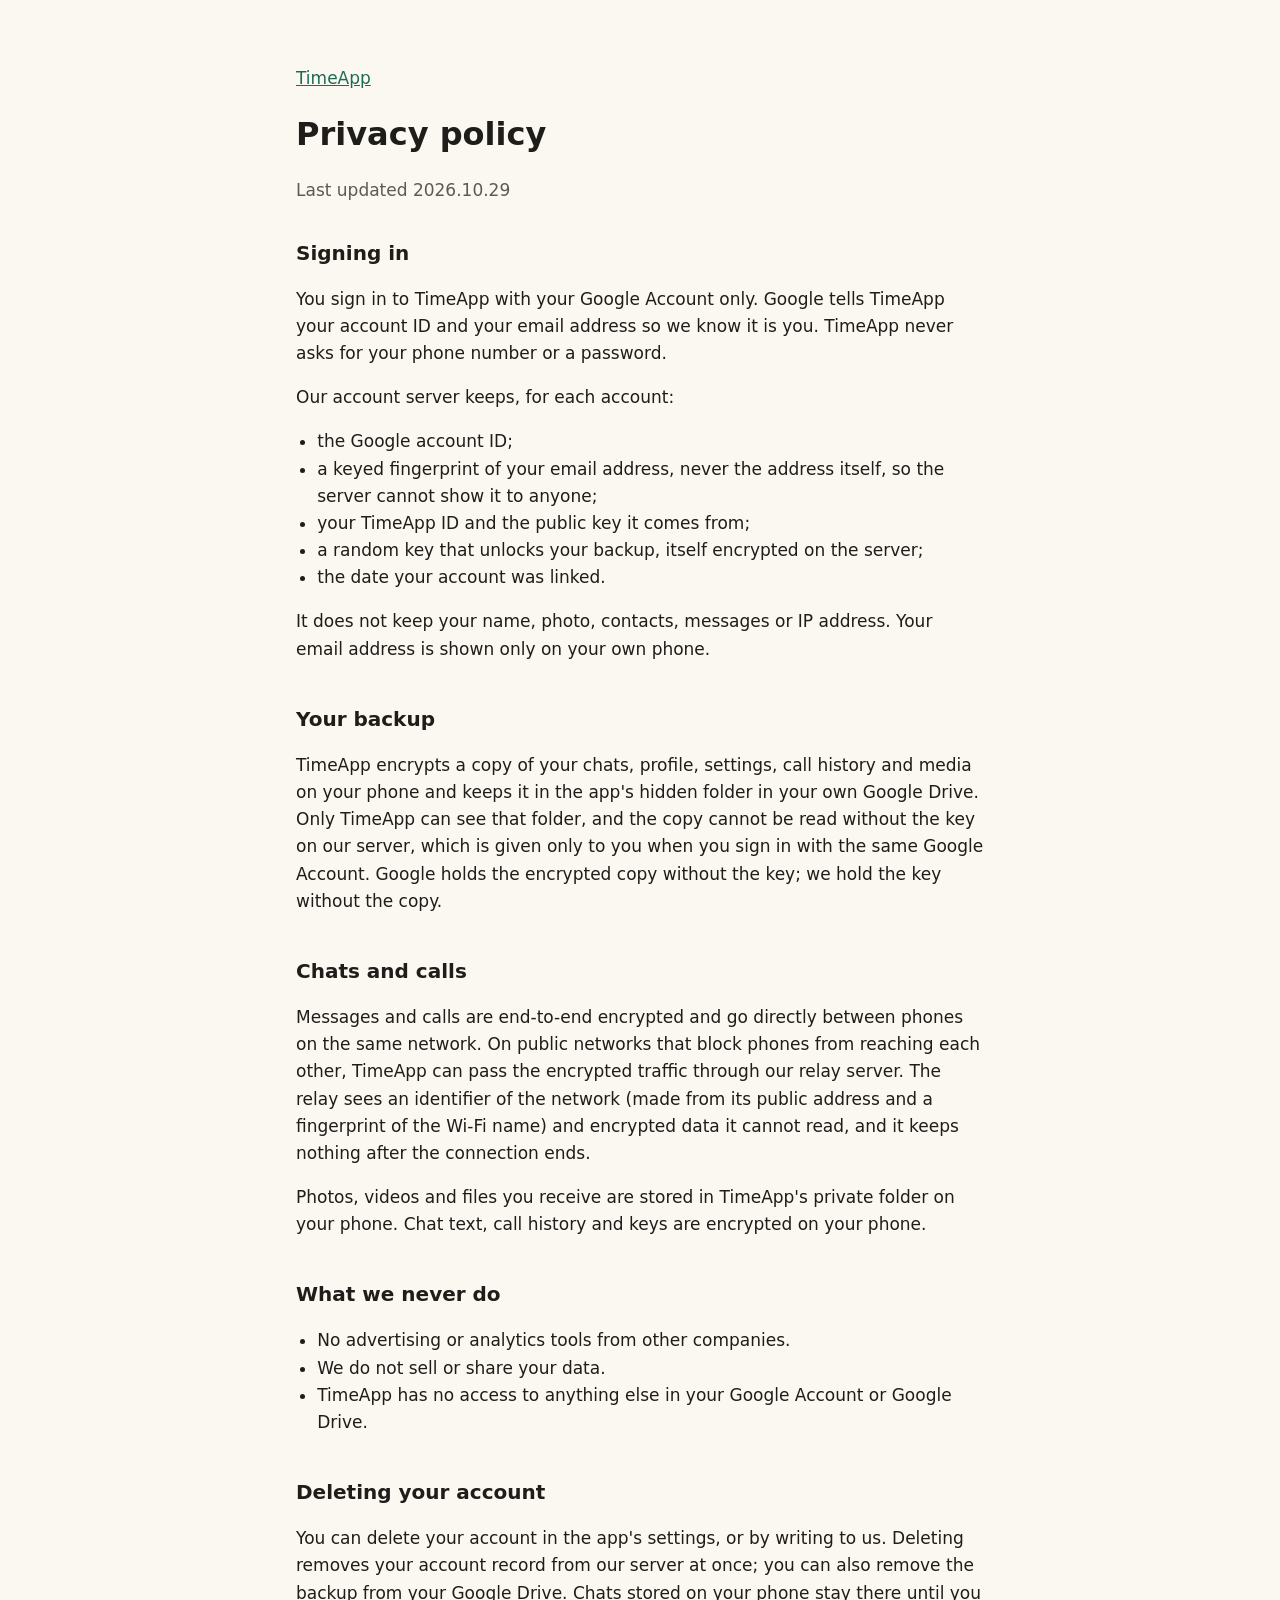
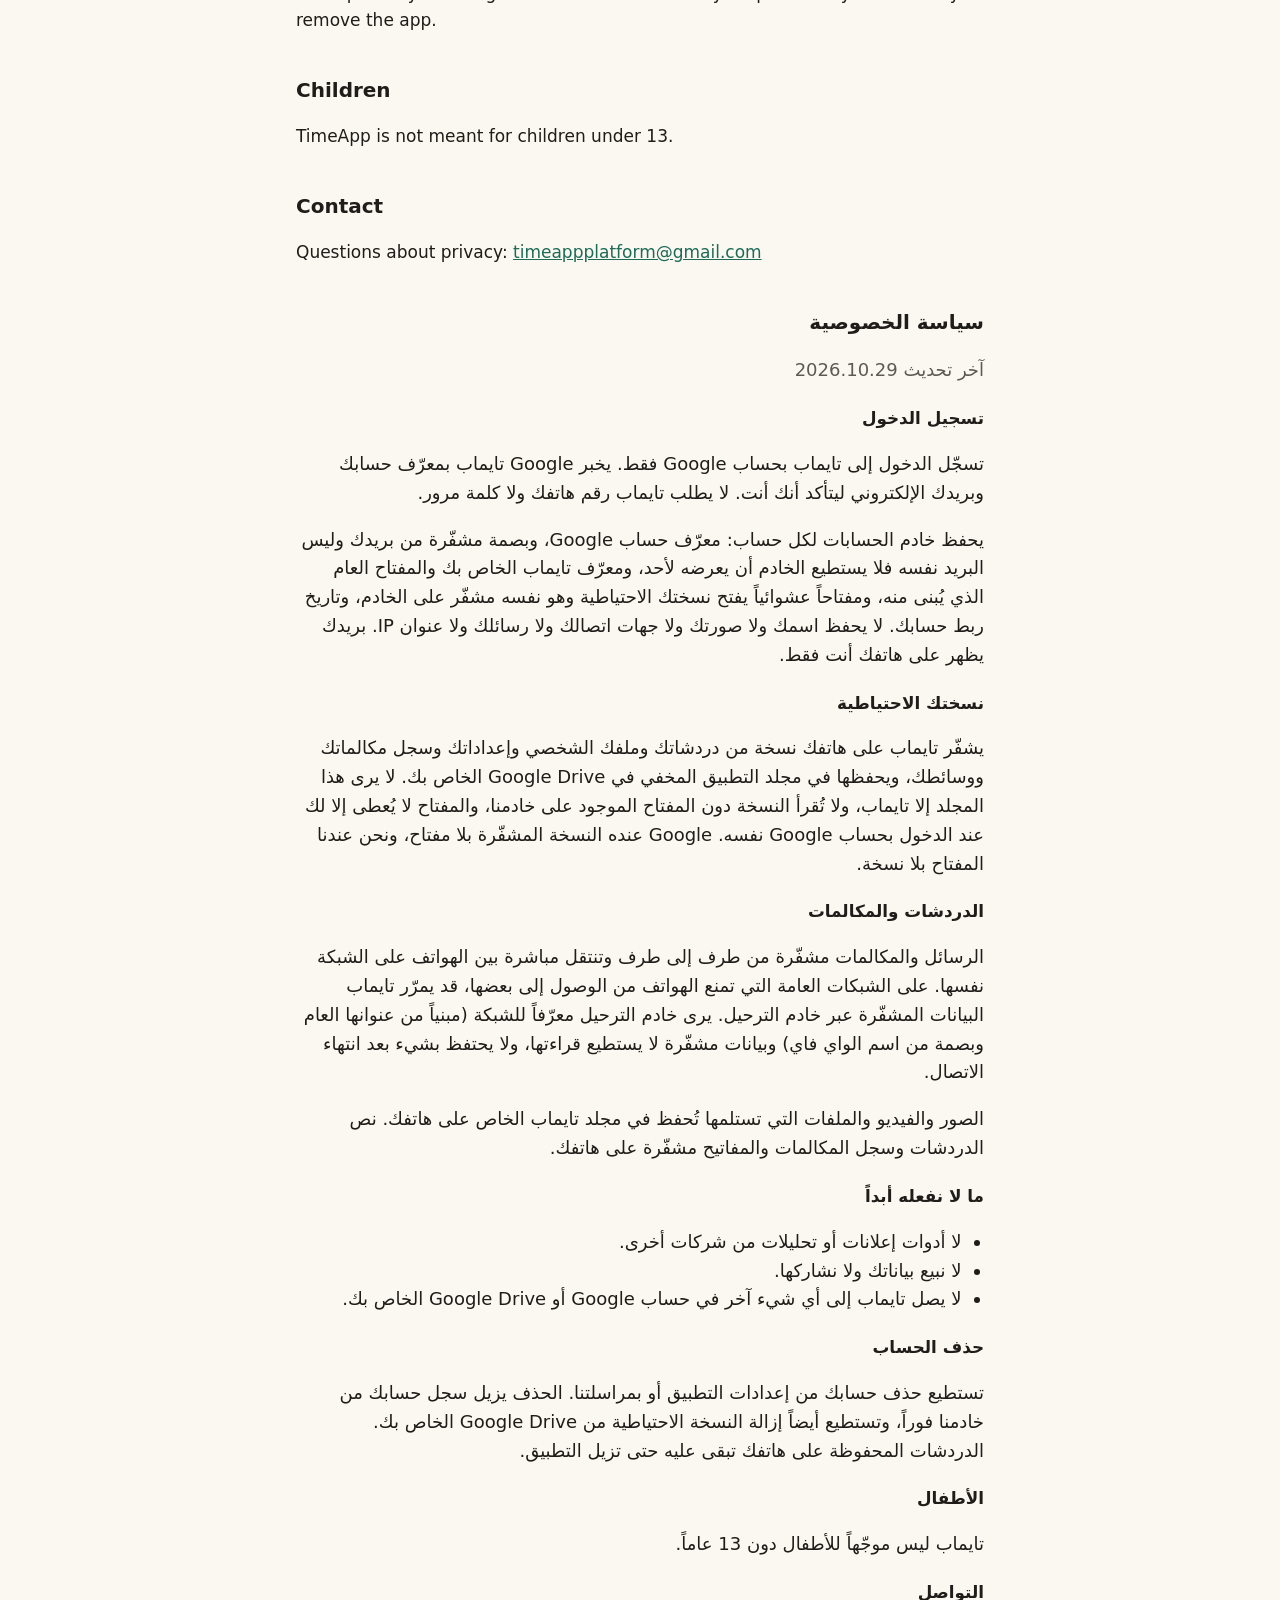
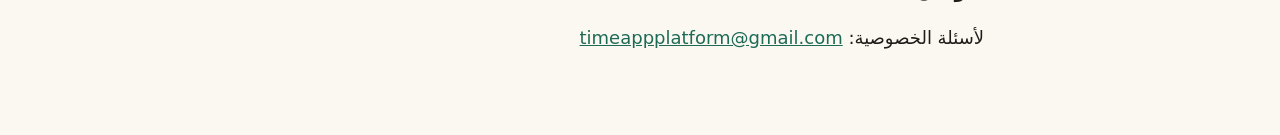
==== privacy.html @ e79afb70 "TimeApp home page and privacy policy Co-Authored-By: Claude Opus 5.5 <noreply@anthropic.com>" ====
<!doctype html>
<html lang="en">
<head>
<meta charset="utf-8">
<meta name="viewport" content="width=device-width, initial-scale=1">
<title>TimeApp privacy policy</title>
<meta name="description" content="How TimeApp handles your data.">
<link rel="stylesheet" href="style.css">
</head>
<body>
<main>
  <header>
    <p><a href="./">TimeApp</a></p>
    <h1>Privacy policy</h1>
    <p class="muted">Last updated 2026.10.29</p>
  </header>

  <section>
    <h2>Signing in</h2>
    <p>You sign in to TimeApp with your Google Account only. Google tells TimeApp your account ID and your email address so we know it is you. TimeApp never asks for your phone number or a password.</p>
    <p>Our account server keeps, for each account:</p>
    <ul>
      <li>the Google account ID;</li>
      <li>a keyed fingerprint of your email address, never the address itself, so the server cannot show it to anyone;</li>
      <li>your TimeApp ID and the public key it comes from;</li>
      <li>a random key that unlocks your backup, itself encrypted on the server;</li>
      <li>the date your account was linked.</li>
    </ul>
    <p>It does not keep your name, photo, contacts, messages or IP address. Your email address is shown only on your own phone.</p>
  </section>

  <section>
    <h2>Your backup</h2>
    <p>TimeApp encrypts a copy of your chats, profile, settings, call history and media on your phone and keeps it in the app's hidden folder in your own Google Drive. Only TimeApp can see that folder, and the copy cannot be read without the key on our server, which is given only to you when you sign in with the same Google Account. Google holds the encrypted copy without the key; we hold the key without the copy.</p>
  </section>

  <section>
    <h2>Chats and calls</h2>
    <p>Messages and calls are end-to-end encrypted and go directly between phones on the same network. On public networks that block phones from reaching each other, TimeApp can pass the encrypted traffic through our relay server. The relay sees an identifier of the network (made from its public address and a fingerprint of the Wi-Fi name) and encrypted data it cannot read, and it keeps nothing after the connection ends.</p>
    <p>Photos, videos and files you receive are stored in TimeApp's private folder on your phone. Chat text, call history and keys are encrypted on your phone.</p>
  </section>

  <section>
    <h2>What we never do</h2>
    <ul>
      <li>No advertising or analytics tools from other companies.</li>
      <li>We do not sell or share your data.</li>
      <li>TimeApp has no access to anything else in your Google Account or Google Drive.</li>
    </ul>
  </section>

  <section>
    <h2>Deleting your account</h2>
    <p>You can delete your account in the app's settings, or by writing to us. Deleting removes your account record from our server at once; you can also remove the backup from your Google Drive. Chats stored on your phone stay there until you remove the app.</p>
  </section>

  <section>
    <h2>Children</h2>
    <p>TimeApp is not meant for children under 13.</p>
  </section>

  <section>
    <h2>Contact</h2>
    <p>Questions about privacy: <a href="mailto:timeappplatform@gmail.com">timeappplatform@gmail.com</a></p>
  </section>

  <section dir="rtl" lang="ar" class="ar" id="ar">
    <h2>سياسة الخصوصية</h2>
    <p class="muted">آخر تحديث 2026.10.29</p>

    <h3>تسجيل الدخول</h3>
    <p>تسجّل الدخول إلى تايماب بحساب Google فقط. يخبر Google تايماب بمعرّف حسابك وبريدك الإلكتروني ليتأكد أنك أنت. لا يطلب تايماب رقم هاتفك ولا كلمة مرور.</p>
    <p>يحفظ خادم الحسابات لكل حساب: معرّف حساب Google، وبصمة مشفّرة من بريدك وليس البريد نفسه فلا يستطيع الخادم أن يعرضه لأحد، ومعرّف تايماب الخاص بك والمفتاح العام الذي يُبنى منه، ومفتاحاً عشوائياً يفتح نسختك الاحتياطية وهو نفسه مشفّر على الخادم، وتاريخ ربط حسابك. لا يحفظ اسمك ولا صورتك ولا جهات اتصالك ولا رسائلك ولا عنوان IP. بريدك يظهر على هاتفك أنت فقط.</p>

    <h3>نسختك الاحتياطية</h3>
    <p>يشفّر تايماب على هاتفك نسخة من دردشاتك وملفك الشخصي وإعداداتك وسجل مكالماتك ووسائطك، ويحفظها في مجلد التطبيق المخفي في Google Drive الخاص بك. لا يرى هذا المجلد إلا تايماب، ولا تُقرأ النسخة دون المفتاح الموجود على خادمنا، والمفتاح لا يُعطى إلا لك عند الدخول بحساب Google نفسه. Google عنده النسخة المشفّرة بلا مفتاح، ونحن عندنا المفتاح بلا نسخة.</p>

    <h3>الدردشات والمكالمات</h3>
    <p>الرسائل والمكالمات مشفّرة من طرف إلى طرف وتنتقل مباشرة بين الهواتف على الشبكة نفسها. على الشبكات العامة التي تمنع الهواتف من الوصول إلى بعضها، قد يمرّر تايماب البيانات المشفّرة عبر خادم الترحيل. يرى خادم الترحيل معرّفاً للشبكة (مبنياً من عنوانها العام وبصمة من اسم الواي فاي) وبيانات مشفّرة لا يستطيع قراءتها، ولا يحتفظ بشيء بعد انتهاء الاتصال.</p>
    <p>الصور والفيديو والملفات التي تستلمها تُحفظ في مجلد تايماب الخاص على هاتفك. نص الدردشات وسجل المكالمات والمفاتيح مشفّرة على هاتفك.</p>

    <h3>ما لا نفعله أبداً</h3>
    <ul>
      <li>لا أدوات إعلانات أو تحليلات من شركات أخرى.</li>
      <li>لا نبيع بياناتك ولا نشاركها.</li>
      <li>لا يصل تايماب إلى أي شيء آخر في حساب Google أو Google Drive الخاص بك.</li>
    </ul>

    <h3>حذف الحساب</h3>
    <p>تستطيع حذف حسابك من إعدادات التطبيق أو بمراسلتنا. الحذف يزيل سجل حسابك من خادمنا فوراً، وتستطيع أيضاً إزالة النسخة الاحتياطية من Google Drive الخاص بك. الدردشات المحفوظة على هاتفك تبقى عليه حتى تزيل التطبيق.</p>

    <h3>الأطفال</h3>
    <p>تايماب ليس موجّهاً للأطفال دون 13 عاماً.</p>

    <h3>التواصل</h3>
    <p>لأسئلة الخصوصية: <a href="mailto:timeappplatform@gmail.com">timeappplatform@gmail.com</a></p>
  </section>
</main>
</body>
</html>
---- style.css ----
:root {
  --bg: #fbf8f1;
  --text: #1f1d1a;
  --muted: #5d5a54;
  --link: #1d6b57;
  --rule: #e6e0d4;
}
@media (prefers-color-scheme: dark) {
  :root {
    --bg: #161513;
    --text: #ece8e0;
    --muted: #aaa49a;
    --link: #6fc3a8;
    --rule: #2c2a26;
  }
}
* { box-sizing: border-box; }
html { -webkit-text-size-adjust: 100%; }
body {
  margin: 0;
  background: var(--bg);
  color: var(--text);
  font: 17px/1.6 system-ui, -apple-system, "Segoe UI", Roboto, "Noto Sans", "Noto Naskh Arabic", sans-serif;
}
main {
  max-width: 720px;
  margin: 0 auto;
  padding: 48px 16px 64px;
}
h1 { font-size: 2rem; margin: 0 0 8px; }
h2 { font-size: 1.25rem; margin: 32px 0 8px; }
h3 { font-size: 1.05rem; margin: 20px 0 4px; }
p, li { color: var(--text); }
.lead, .muted { color: var(--muted); }
a { color: var(--link); }
ul { padding-inline-start: 1.25em; }
section + section { margin-top: 40px; }
.ar { font-size: 18px; }
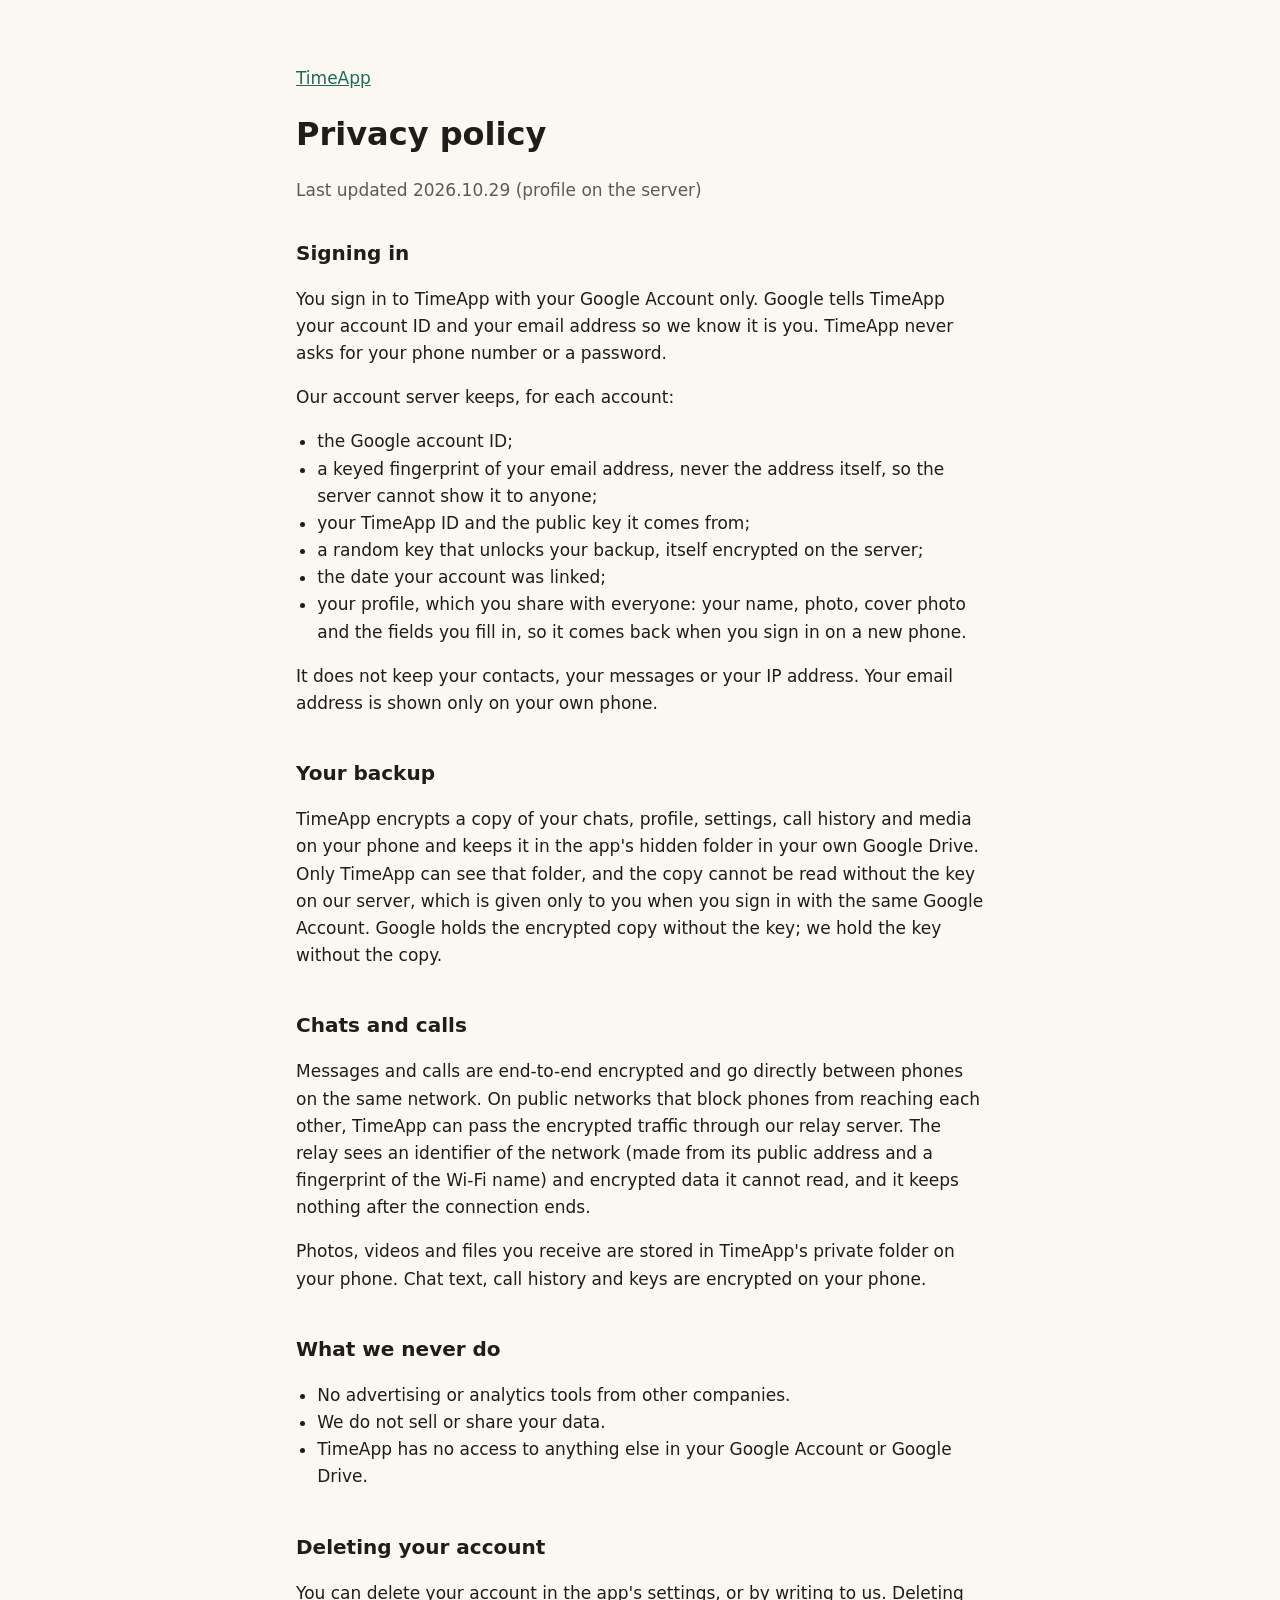
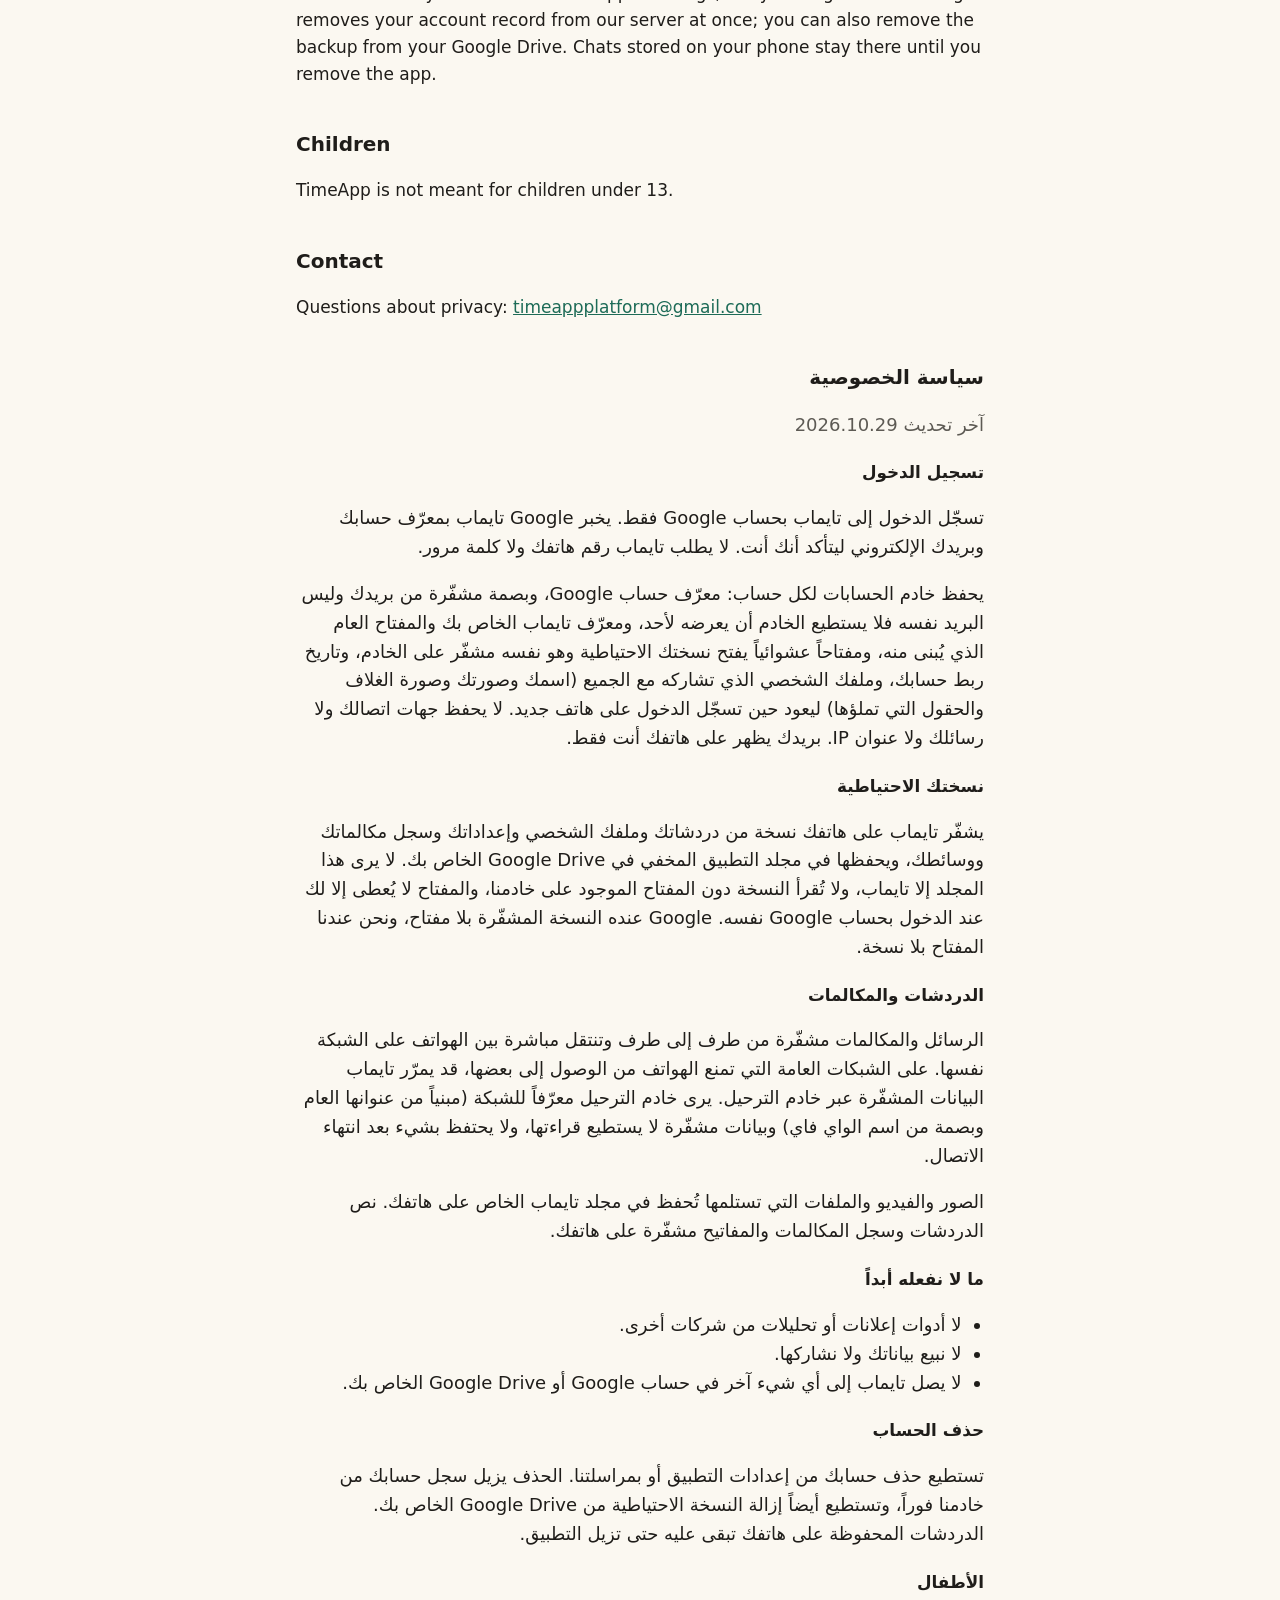
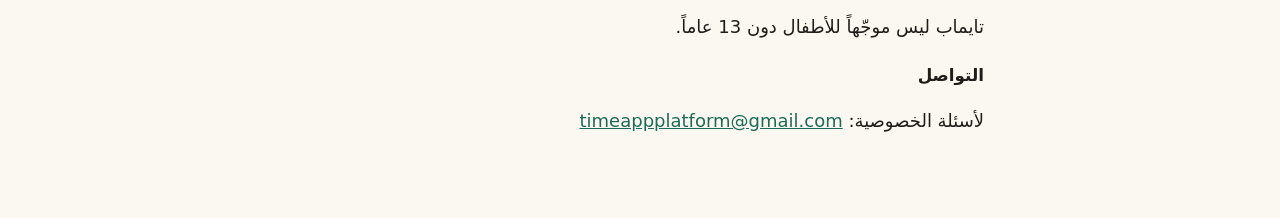
==== commit d6316232: "Privacy policy: the profile is kept on the server Co-Authored-By: Claude Opus 5.5 <noreply@anthropic" ====
--- a/privacy.html
+++ b/privacy.html
@@ -12,7 +12,7 @@
   <header>
     <p><a href="./">TimeApp</a></p>
     <h1>Privacy policy</h1>
-    <p class="muted">Last updated 2026.10.29</p>
+    <p class="muted">Last updated 2026.10.29 (profile on the server)</p>
   </header>
 
   <section>
@@ -24,9 +24,10 @@
       <li>a keyed fingerprint of your email address, never the address itself, so the server cannot show it to anyone;</li>
       <li>your TimeApp ID and the public key it comes from;</li>
       <li>a random key that unlocks your backup, itself encrypted on the server;</li>
-      <li>the date your account was linked.</li>
+      <li>the date your account was linked;</li>
+      <li>your profile, which you share with everyone: your name, photo, cover photo and the fields you fill in, so it comes back when you sign in on a new phone.</li>
     </ul>
-    <p>It does not keep your name, photo, contacts, messages or IP address. Your email address is shown only on your own phone.</p>
+    <p>It does not keep your contacts, your messages or your IP address. Your email address is shown only on your own phone.</p>
   </section>
 
   <section>
@@ -70,7 +71,7 @@
 
     <h3>تسجيل الدخول</h3>
     <p>تسجّل الدخول إلى تايماب بحساب Google فقط. يخبر Google تايماب بمعرّف حسابك وبريدك الإلكتروني ليتأكد أنك أنت. لا يطلب تايماب رقم هاتفك ولا كلمة مرور.</p>
-    <p>يحفظ خادم الحسابات لكل حساب: معرّف حساب Google، وبصمة مشفّرة من بريدك وليس البريد نفسه فلا يستطيع الخادم أن يعرضه لأحد، ومعرّف تايماب الخاص بك والمفتاح العام الذي يُبنى منه، ومفتاحاً عشوائياً يفتح نسختك الاحتياطية وهو نفسه مشفّر على الخادم، وتاريخ ربط حسابك. لا يحفظ اسمك ولا صورتك ولا جهات اتصالك ولا رسائلك ولا عنوان IP. بريدك يظهر على هاتفك أنت فقط.</p>
+    <p>يحفظ خادم الحسابات لكل حساب: معرّف حساب Google، وبصمة مشفّرة من بريدك وليس البريد نفسه فلا يستطيع الخادم أن يعرضه لأحد، ومعرّف تايماب الخاص بك والمفتاح العام الذي يُبنى منه، ومفتاحاً عشوائياً يفتح نسختك الاحتياطية وهو نفسه مشفّر على الخادم، وتاريخ ربط حسابك، وملفك الشخصي الذي تشاركه مع الجميع (اسمك وصورتك وصورة الغلاف والحقول التي تملؤها) ليعود حين تسجّل الدخول على هاتف جديد. لا يحفظ جهات اتصالك ولا رسائلك ولا عنوان IP. بريدك يظهر على هاتفك أنت فقط.</p>
 
     <h3>نسختك الاحتياطية</h3>
     <p>يشفّر تايماب على هاتفك نسخة من دردشاتك وملفك الشخصي وإعداداتك وسجل مكالماتك ووسائطك، ويحفظها في مجلد التطبيق المخفي في Google Drive الخاص بك. لا يرى هذا المجلد إلا تايماب، ولا تُقرأ النسخة دون المفتاح الموجود على خادمنا، والمفتاح لا يُعطى إلا لك عند الدخول بحساب Google نفسه. Google عنده النسخة المشفّرة بلا مفتاح، ونحن عندنا المفتاح بلا نسخة.</p>
